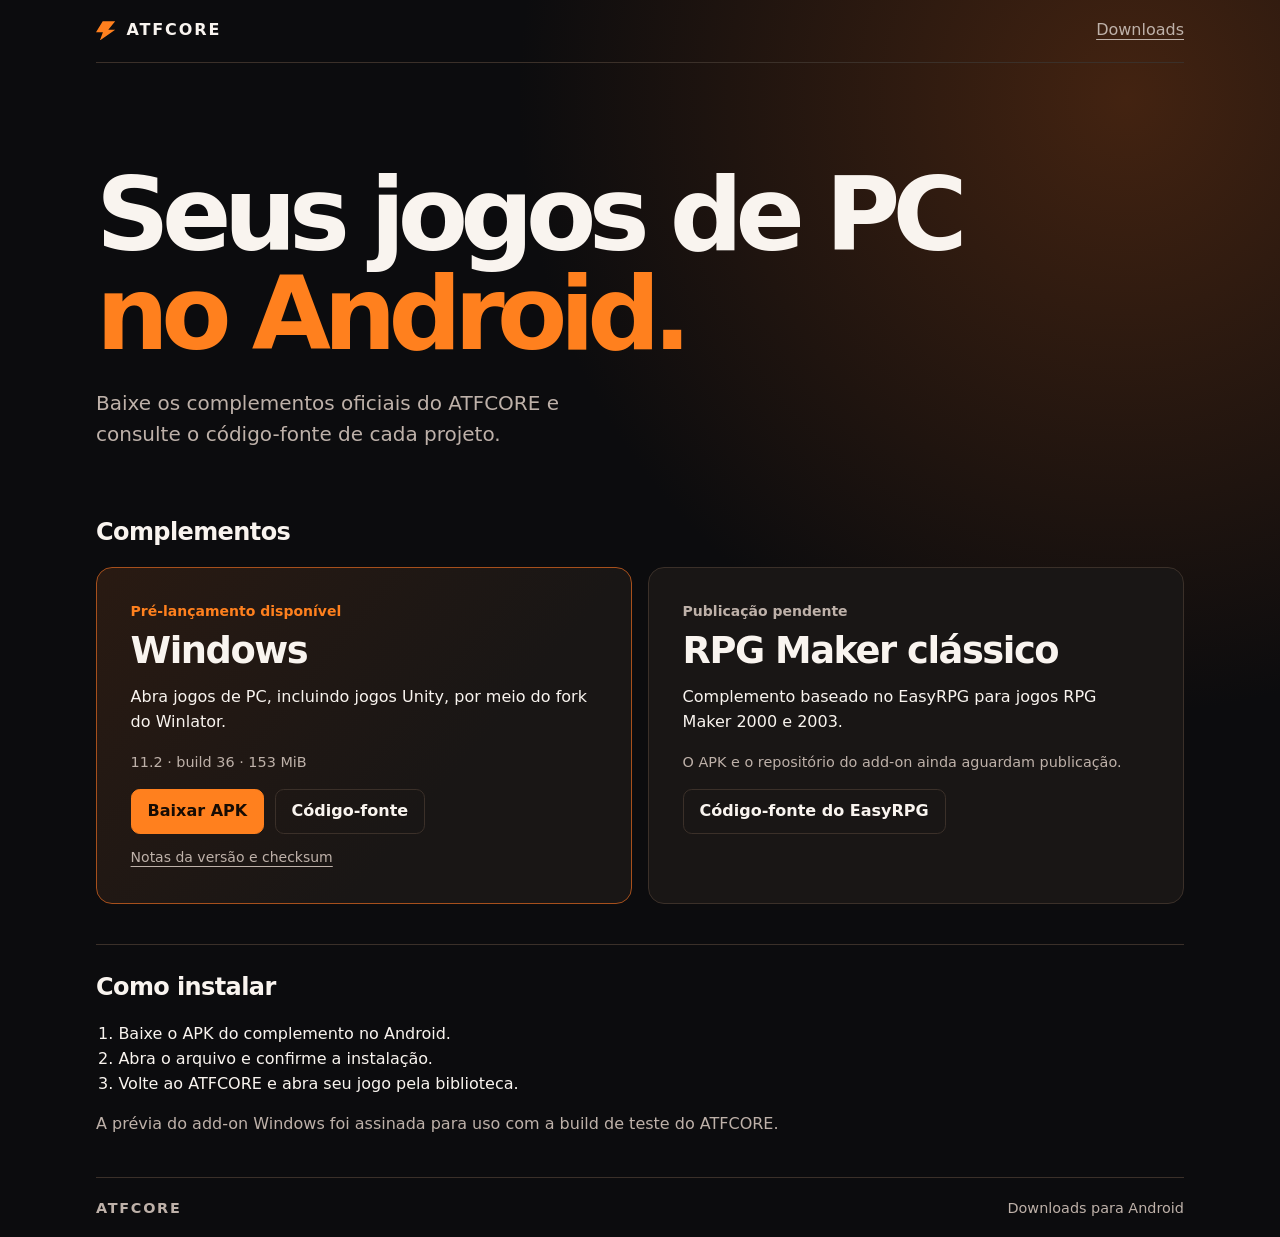
==== index.html @ 918b8a69 "Update Site source" ====
<!doctype html>
<html lang="pt-BR">
<head>
<meta charset="utf-8">
<meta name="viewport" content="width=device-width, initial-scale=1">
<meta name="description" content="Downloads e código-fonte dos add-ons oficiais do ATFCORE para Android.">
<meta name="theme-color" content="#0c0c0e">
<title>Downloads · ATFCORE</title>
<link rel="stylesheet" href="style.css">
</head>
<body>
<header class="shell masthead"><span class="brand"><span class="mark" aria-hidden="true"></span> ATFCORE</span><a href="#downloads">Downloads</a></header>
<main class="shell">
  <section class="hero">
    <h1>Seus jogos de PC<br><em>no Android.</em></h1>
    <p>Baixe os complementos oficiais do ATFCORE e consulte o código-fonte de cada projeto.</p>
  </section>
  <section id="downloads" aria-labelledby="downloads-title">
    <h2 id="downloads-title">Complementos</h2>
    <div class="cards">
      <article class="card featured">
        <p class="status">Pré-lançamento disponível</p>
        <h3>Windows</h3>
        <p>Abra jogos de PC, incluindo jogos Unity, por meio do fork do Winlator.</p>
        <p class="meta">11.2 · build 36 · 153 MiB</p>
        <div class="actions">
          <a class="primary" href="https://github.com/atfcoreemu-svg/ATFCORE-Windows-Addon/releases/download/v11.2-build36/ATFCORE-WindowsAddon-11.2-build36.apk">Baixar APK</a>
          <a class="secondary" href="https://github.com/atfcoreemu-svg/ATFCORE-Windows-Addon">Código-fonte</a>
        </div>
        <a class="release" href="https://github.com/atfcoreemu-svg/ATFCORE-Windows-Addon/releases/tag/v11.2-build36">Notas da versão e checksum</a>
      </article>
      <article class="card">
        <p class="status pending">Publicação pendente</p>
        <h3>RPG Maker clássico</h3>
        <p>Complemento baseado no EasyRPG para jogos RPG Maker 2000 e 2003.</p>
        <p class="meta">O APK e o repositório do add-on ainda aguardam publicação.</p>
        <div class="actions"><a class="secondary" href="https://github.com/EasyRPG/Player">Código-fonte do EasyRPG</a></div>
      </article>
    </div>
  </section>
  <section class="install" aria-labelledby="install-title">
    <h2 id="install-title">Como instalar</h2>
    <ol><li>Baixe o APK do complemento no Android.</li><li>Abra o arquivo e confirme a instalação.</li><li>Volte ao ATFCORE e abra seu jogo pela biblioteca.</li></ol>
    <p>A prévia do add-on Windows foi assinada para uso com a build de teste do ATFCORE.</p>
  </section>
</main>
<footer class="shell footer"><span class="brand">ATFCORE</span><span>Downloads para Android</span></footer>
</body>
</html>
---- style.css ----
:root{color-scheme:dark;--base:#0c0c0e;--text:#f9f4ef;--muted:#beb1a9;--orange:#ff801e;--line:#3b3029;--panel:#191615}
*{box-sizing:border-box}
html{scroll-behavior:smooth}
body{margin:0;background:radial-gradient(ellipse at 88% 8%,#432311 0,transparent 38rem),var(--base);color:var(--text);font-family:system-ui,sans-serif;line-height:1.55}
.shell{width:min(100% - 3rem,68rem);margin:auto}
.masthead,.footer{display:flex;justify-content:space-between;align-items:center;gap:1rem;padding:1.15rem 0;border-bottom:1px solid var(--line)}
.brand{display:inline-flex;align-items:center;gap:.7rem;font-weight:850;letter-spacing:.12em}
.mark{width:1.2rem;height:1.2rem;background:var(--orange);clip-path:polygon(35% 0,100% 0,64% 44%,100% 44%,20% 100%,36% 58%,0 58%)}
a{color:inherit;text-underline-offset:.25em}
a:focus-visible{outline:2px solid var(--orange);outline-offset:4px}
.masthead a,.release,.footer,.meta{color:var(--muted)}
.hero{padding:clamp(3.5rem,8vw,7rem) 0 clamp(2rem,5vw,4rem)}
h1,h2,h3,p{margin:0}
h1{font-weight:900;letter-spacing:-.075em;font-size:clamp(3rem,8vw,6.7rem);line-height:.97}
h1 em{font-style:normal;color:var(--orange)}
.hero p{max-width:32rem;font-size:clamp(1rem,2vw,1.25rem);margin-top:1.5rem;color:var(--muted)}
h2{font-size:1.5rem;letter-spacing:-.025em;margin-bottom:1rem}
.cards{display:grid;grid-template-columns:1fr 1fr;gap:1rem}
.card{padding:clamp(1.25rem,3vw,2.1rem);background:var(--panel);border:1px solid var(--line);border-radius:1rem}
.featured{border-color:#a7501c;background:linear-gradient(130deg,#291a12,var(--panel) 65%)}
.status{font-size:.875rem;font-weight:700;color:var(--orange)}
.pending{color:var(--muted)}
h3{font-size:clamp(1.65rem,3vw,2.3rem);line-height:1.15;margin:.45rem 0 .8rem;letter-spacing:-.04em}
.meta{margin:1rem 0;font-size:.9rem}
.actions{display:flex;gap:.65rem;flex-wrap:wrap}
.primary,.secondary{display:inline-flex;align-items:center;min-height:2.75rem;padding:.55rem 1rem;border-radius:.55rem;font-weight:750;text-decoration:none;border:1px solid var(--line)}
.primary{background:var(--orange);color:#170c04;border-color:var(--orange)}
.primary:hover{background:#ffa65b}
.secondary:hover{border-color:var(--orange)}
.release{display:inline-block;margin-top:.8rem;font-size:.875rem}
.install{margin:2.5rem 0;padding-top:1.5rem;border-top:1px solid var(--line)}
.install ol{padding-left:1.4rem}
.install p{color:var(--muted)}
.footer{border-top:1px solid var(--line);border-bottom:0;font-size:.9rem}
@media(max-width:42rem){.cards{grid-template-columns:1fr}.shell{width:calc(100% - 2rem)}.footer{align-items:flex-start;flex-direction:column}}
@media(prefers-reduced-motion:reduce){html{scroll-behavior:auto}}
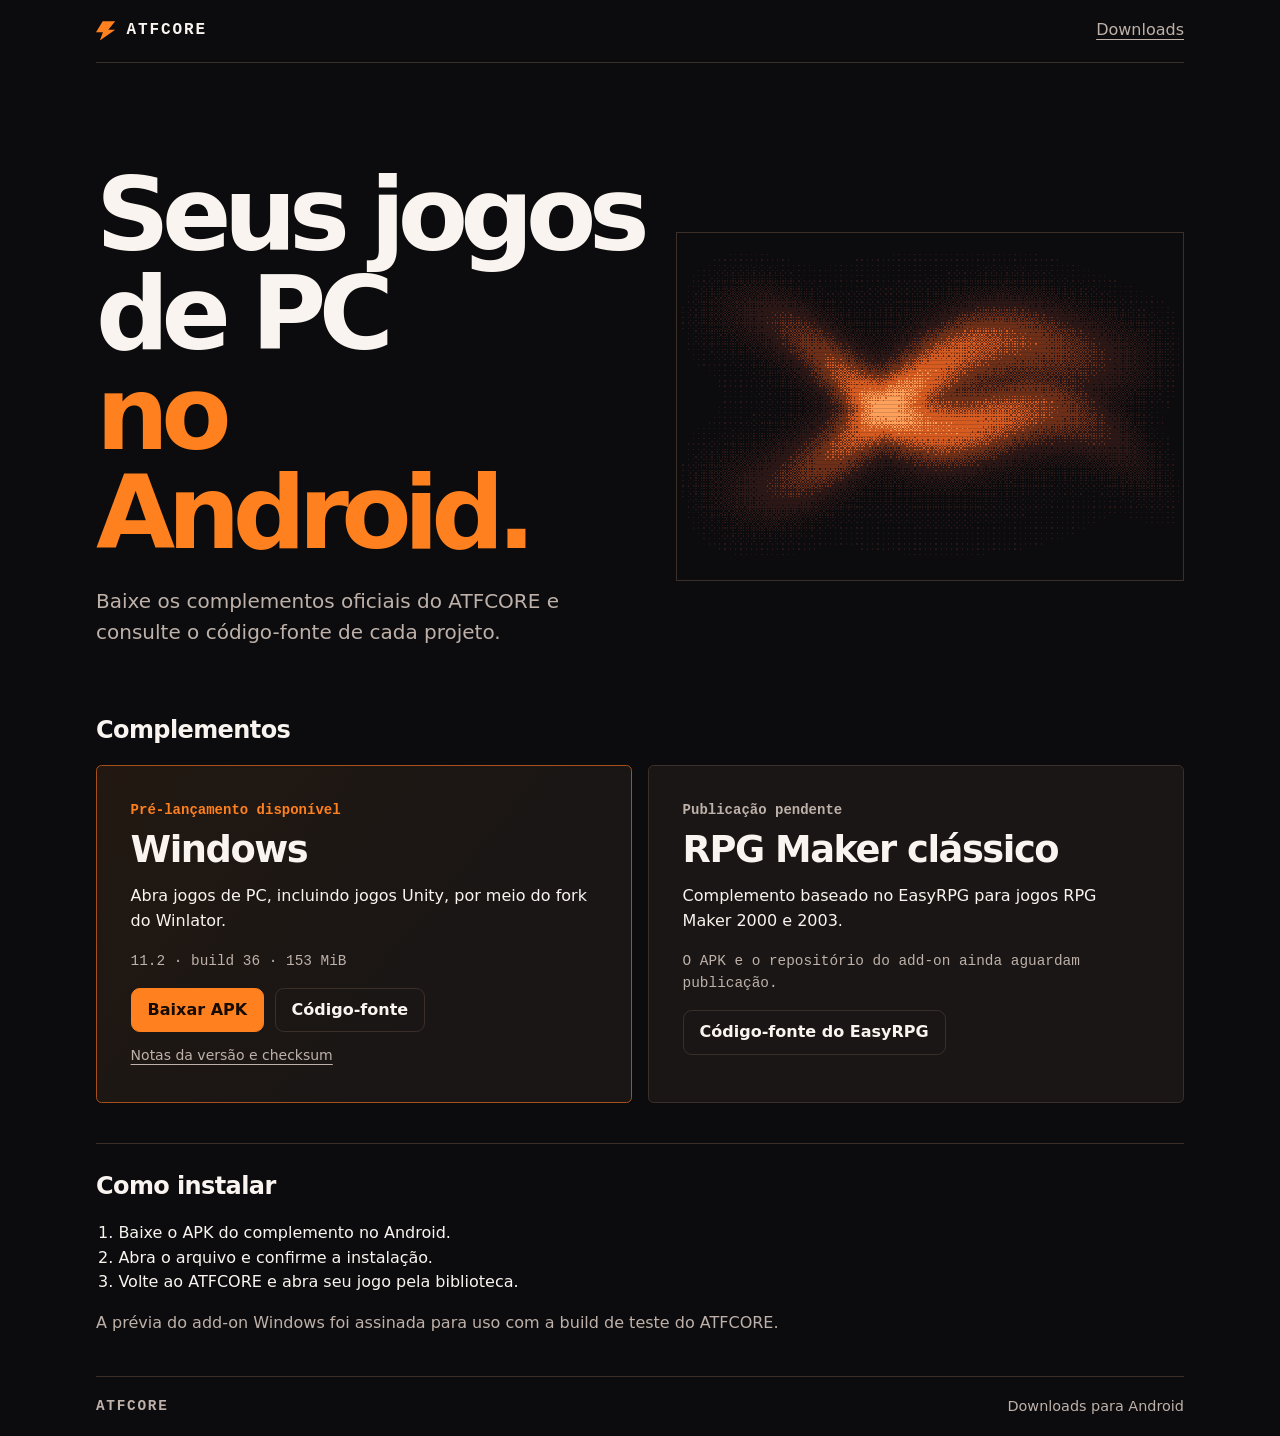
==== commit a491a35d: "Update Site source" ====
--- a/index.html
+++ b/index.html
@@ -12,8 +12,11 @@
 <header class="shell masthead"><span class="brand"><span class="mark" aria-hidden="true"></span> ATFCORE</span><a href="#downloads">Downloads</a></header>
 <main class="shell">
   <section class="hero">
+    <div class="hero-copy">
     <h1>Seus jogos de PC<br><em>no Android.</em></h1>
     <p>Baixe os complementos oficiais do ATFCORE e consulte o código-fonte de cada projeto.</p>
+    </div>
+    <div class="hero-art" aria-hidden="true"></div>
   </section>
   <section id="downloads" aria-labelledby="downloads-title">
     <h2 id="downloads-title">Complementos</h2>
--- a/style.css
+++ b/style.css
@@ -34,3 +34,15 @@
 .footer{border-top:1px solid var(--line);border-bottom:0;font-size:.9rem}
 @media(max-width:42rem){.cards{grid-template-columns:1fr}.shell{width:calc(100% - 2rem)}.footer{align-items:flex-start;flex-direction:column}}
 @media(prefers-reduced-motion:reduce){html{scroll-behavior:auto}}
+
+/* Ordered-dither motif rendered at native pixels, with a restrained CRT border. */
+body{background:var(--base)}
+.hero{display:grid;grid-template-columns:minmax(0,1.08fr) minmax(0,1fr);gap:2rem;align-items:center}
+.hero-copy{position:relative;z-index:1}
+.hero-art{aspect-ratio:16/11;background:var(--base) url("dither.png") center/100% 100% no-repeat;image-rendering:pixelated;border:1px solid var(--line);position:relative}
+.hero-art::after{content:"";position:absolute;inset:0;background:repeating-linear-gradient(0deg,transparent 0 3px,#0c0c0e25 3px 4px);pointer-events:none}
+.card{border-radius:.35rem}
+.featured{background:linear-gradient(130deg,#221811,var(--panel) 65%)}
+.status,.brand,.meta{font-family:ui-monospace,monospace}
+@media(max-width:55rem){.hero{gap:1rem}.hero h1{font-size:clamp(2.8rem,7.5vw,5rem)}}
+@media(max-width:42rem){.hero{grid-template-columns:1fr;gap:1.6rem}.hero-art{aspect-ratio:2/1;background-size:cover}}
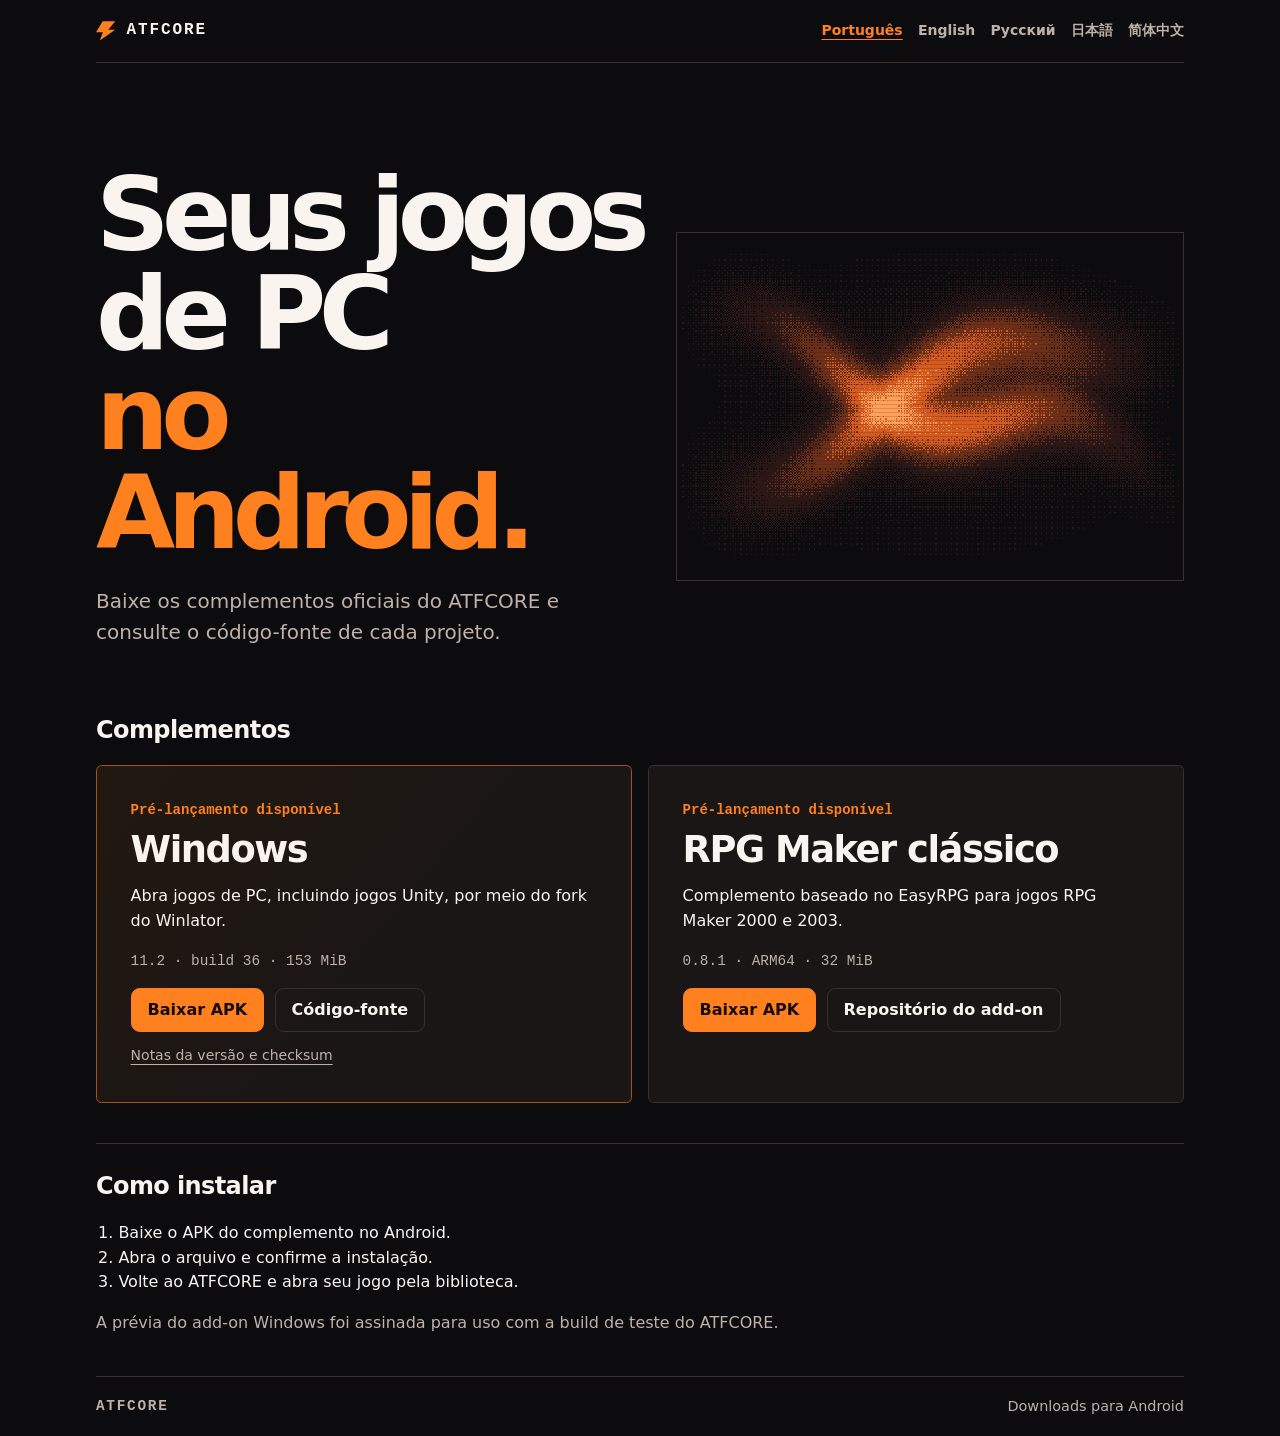
==== commit ce7ff2d3: "Translate downloads and link directly to add-on APKs" ====
--- a/index.html
+++ b/index.html
@@ -6,10 +6,10 @@
 <meta name="description" content="Downloads e código-fonte dos add-ons oficiais do ATFCORE para Android.">
 <meta name="theme-color" content="#0c0c0e">
 <title>Downloads · ATFCORE</title>
-<link rel="stylesheet" href="style.css">
+<link rel="stylesheet" href="./style.css">
 </head>
 <body>
-<header class="shell masthead"><span class="brand"><span class="mark" aria-hidden="true"></span> ATFCORE</span><a href="#downloads">Downloads</a></header>
+<header class="shell masthead"><span class="brand"><span class="mark" aria-hidden="true"></span> ATFCORE</span><nav class="languages" aria-label="Idioma"><a href="./" lang="pt-BR" hreflang="pt-BR" aria-current="page">Português</a><a href="./en/" lang="en" hreflang="en">English</a><a href="./ru/" lang="ru" hreflang="ru">Русский</a><a href="./ja/" lang="ja" hreflang="ja">日本語</a><a href="./zh/" lang="zh-Hans" hreflang="zh-Hans">简体中文</a></nav></header>
 <main class="shell">
   <section class="hero">
     <div class="hero-copy">
@@ -33,11 +33,11 @@
         <a class="release" href="https://github.com/atfcoreemu-svg/ATFCORE-Windows-Addon/releases/tag/v11.2-build36">Notas da versão e checksum</a>
       </article>
       <article class="card">
-        <p class="status pending">Publicação pendente</p>
+        <p class="status">Pré-lançamento disponível</p>
         <h3>RPG Maker clássico</h3>
         <p>Complemento baseado no EasyRPG para jogos RPG Maker 2000 e 2003.</p>
-        <p class="meta">O APK e o repositório do add-on ainda aguardam publicação.</p>
-        <div class="actions"><a class="secondary" href="https://github.com/EasyRPG/Player">Código-fonte do EasyRPG</a></div>
+        <p class="meta">0.8.1 · ARM64 · 32 MiB</p>
+        <div class="actions"><a class="primary" href="https://github.com/atfcoreemu-svg/ATFCORE-RpgClassicAddon/releases/download/v0.8.1-atfcore-preview/ATFCORE-RpgClassicAddon-0.8.1-preview.apk">Baixar APK</a><a class="secondary" href="https://github.com/atfcoreemu-svg/ATFCORE-RpgClassicAddon">Repositório do add-on</a></div>
       </article>
     </div>
   </section>
--- a/style.css
+++ b/style.css
@@ -46,3 +46,10 @@
 .status,.brand,.meta{font-family:ui-monospace,monospace}
 @media(max-width:55rem){.hero{gap:1rem}.hero h1{font-size:clamp(2.8rem,7.5vw,5rem)}}
 @media(max-width:42rem){.hero{grid-template-columns:1fr;gap:1.6rem}.hero-art{aspect-ratio:2/1;background-size:cover}}
+
+.languages{display:flex;flex-wrap:wrap;gap:.35rem .95rem;justify-content:flex-end;font-size:.875rem}
+.languages a{color:var(--muted);font-weight:650;text-decoration:none}
+.languages a[aria-current=page]{color:var(--orange);text-decoration:underline}
+:lang(ja) h1,:lang(zh-Hans) h1{letter-spacing:-.04em;font-size:clamp(2.8rem,6.3vw,5.4rem);line-height:1.12}
+:lang(ru) h1{font-size:clamp(2.8rem,7vw,5.8rem)}
+@media(max-width:34rem){.masthead{align-items:flex-start;flex-direction:column}.languages{justify-content:flex-start}}
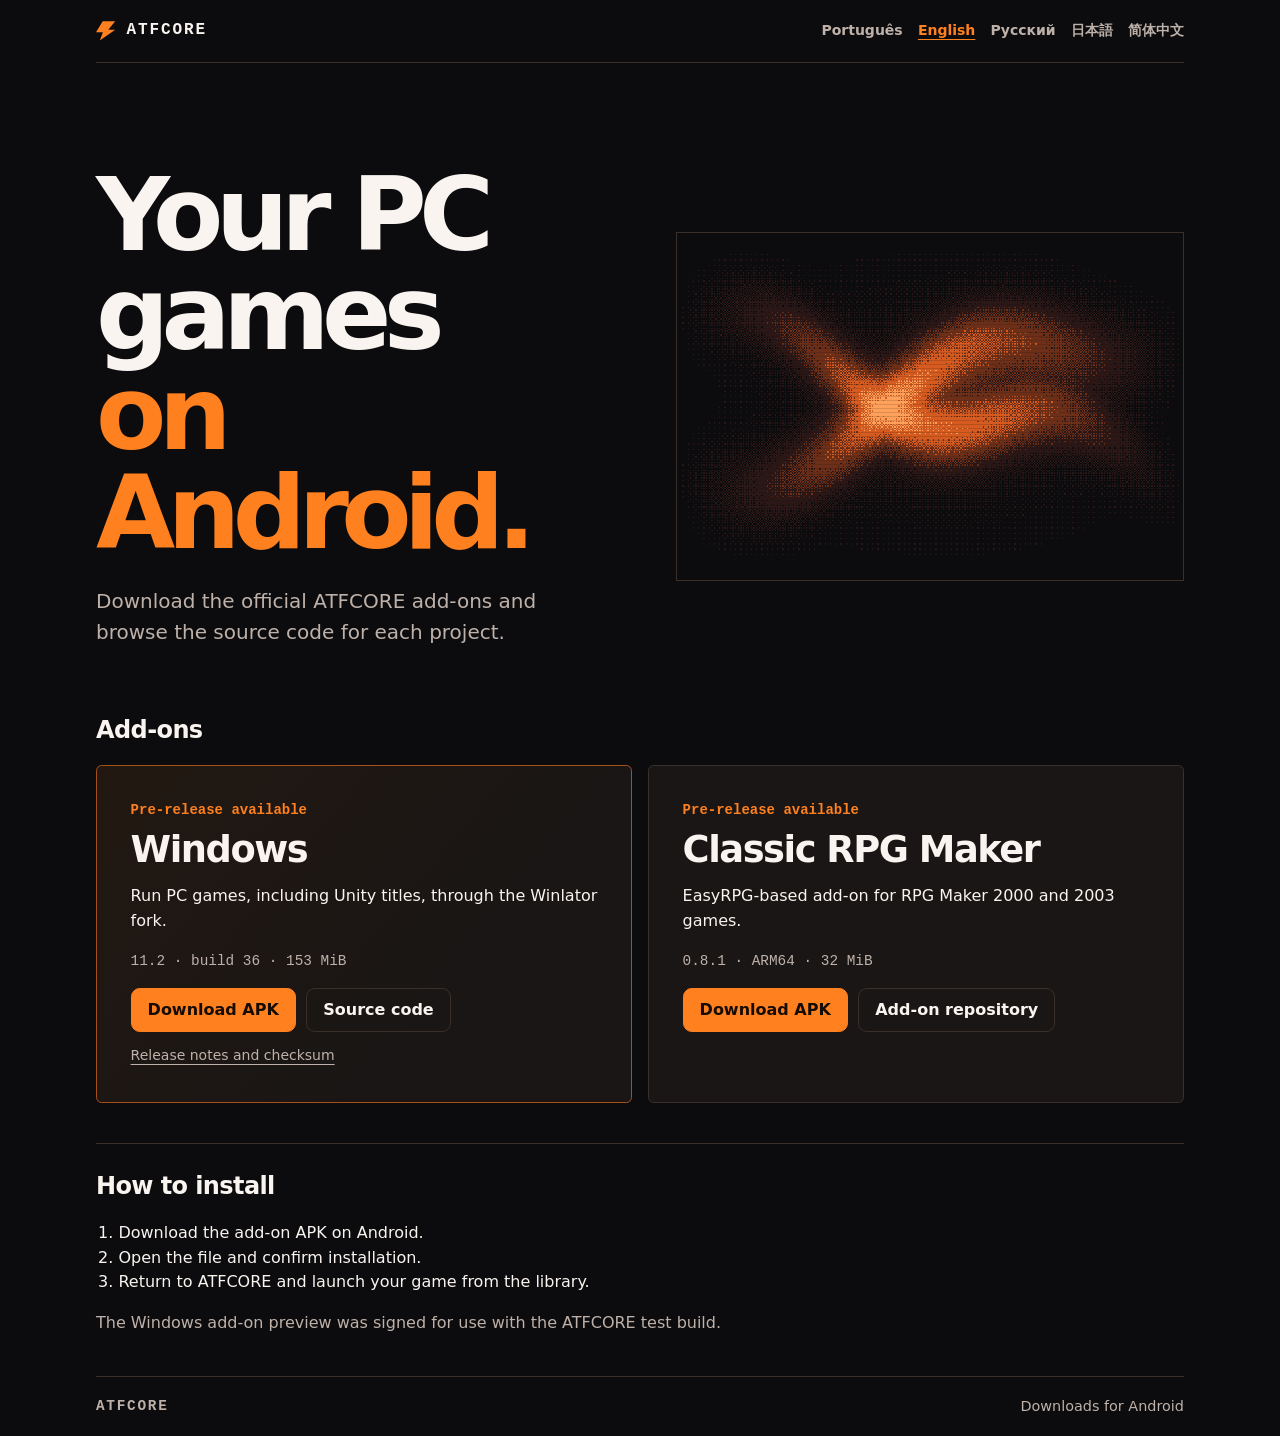
==== commit 9f091528: "Select the initial download page from browser language preferences" ====
--- a/index.html
+++ b/index.html
@@ -7,9 +7,10 @@
 <meta name="theme-color" content="#0c0c0e">
 <title>Downloads · ATFCORE</title>
 <link rel="stylesheet" href="./style.css">
+<script src="./language.js"></script>
 </head>
 <body>
-<header class="shell masthead"><span class="brand"><span class="mark" aria-hidden="true"></span> ATFCORE</span><nav class="languages" aria-label="Idioma"><a href="./" lang="pt-BR" hreflang="pt-BR" aria-current="page">Português</a><a href="./en/" lang="en" hreflang="en">English</a><a href="./ru/" lang="ru" hreflang="ru">Русский</a><a href="./ja/" lang="ja" hreflang="ja">日本語</a><a href="./zh/" lang="zh-Hans" hreflang="zh-Hans">简体中文</a></nav></header>
+<header class="shell masthead"><span class="brand"><span class="mark" aria-hidden="true"></span> ATFCORE</span><nav class="languages" aria-label="Idioma"><a href="./?lang=pt-BR" lang="pt-BR" hreflang="pt-BR" aria-current="page">Português</a><a href="./en/" lang="en" hreflang="en">English</a><a href="./ru/" lang="ru" hreflang="ru">Русский</a><a href="./ja/" lang="ja" hreflang="ja">日本語</a><a href="./zh/" lang="zh-Hans" hreflang="zh-Hans">简体中文</a></nav></header>
 <main class="shell">
   <section class="hero">
     <div class="hero-copy">
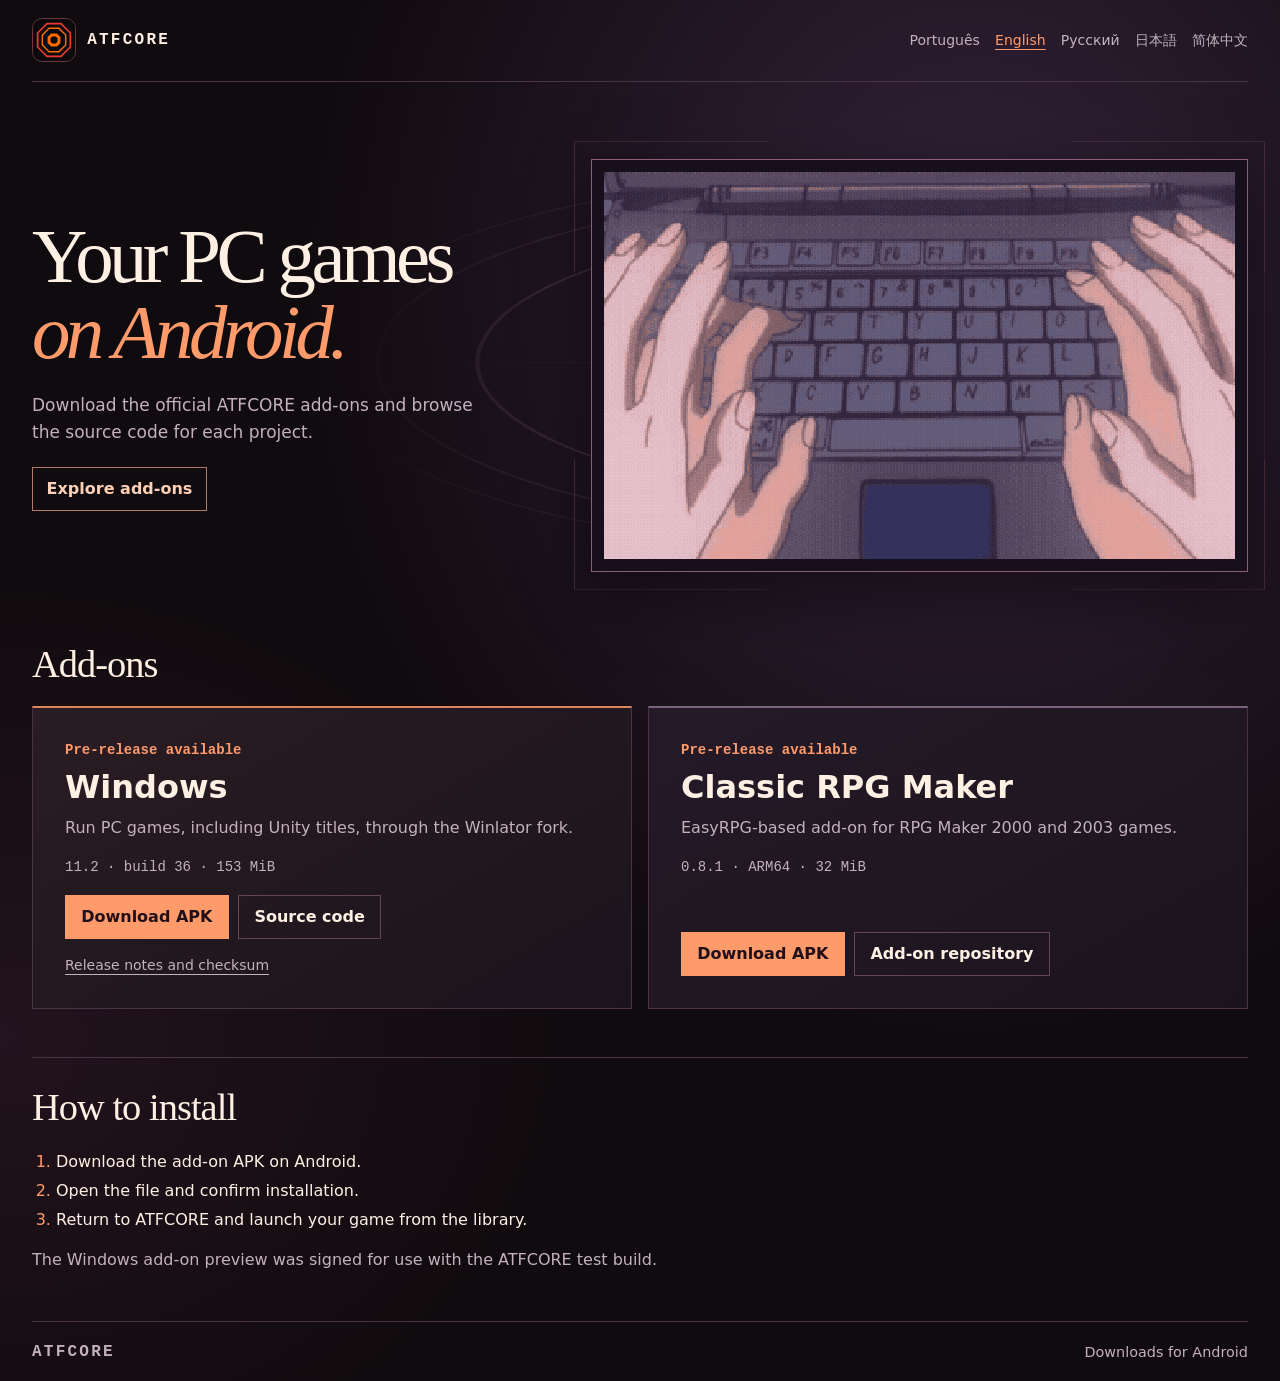
==== commit efcfbf19: "Use the app mark and original dithered Evangelion frame" ====
--- a/index.html
+++ b/index.html
@@ -4,20 +4,24 @@
 <meta charset="utf-8">
 <meta name="viewport" content="width=device-width, initial-scale=1">
 <meta name="description" content="Downloads e código-fonte dos add-ons oficiais do ATFCORE para Android.">
-<meta name="theme-color" content="#0c0c0e">
+<meta name="theme-color" content="#100b0e">
+<link rel="icon" href="./atfcore.svg" type="image/svg+xml">
 <title>Downloads · ATFCORE</title>
 <link rel="stylesheet" href="./style.css">
 <script src="./language.js"></script>
 </head>
 <body>
-<header class="shell masthead"><span class="brand"><span class="mark" aria-hidden="true"></span> ATFCORE</span><nav class="languages" aria-label="Idioma"><a href="./?lang=pt-BR" lang="pt-BR" hreflang="pt-BR" aria-current="page">Português</a><a href="./en/" lang="en" hreflang="en">English</a><a href="./ru/" lang="ru" hreflang="ru">Русский</a><a href="./ja/" lang="ja" hreflang="ja">日本語</a><a href="./zh/" lang="zh-Hans" hreflang="zh-Hans">简体中文</a></nav></header>
+<header class="shell masthead"><span class="brand"><img src="./atfcore.svg" alt="" width="44" height="44">ATFCORE</span><nav class="languages" aria-label="Idioma"><a href="./?lang=pt-BR" lang="pt-BR" hreflang="pt-BR" aria-current="page">Português</a><a href="./en/" lang="en" hreflang="en">English</a><a href="./ru/" lang="ru" hreflang="ru">Русский</a><a href="./ja/" lang="ja" hreflang="ja">日本語</a><a href="./zh/" lang="zh-Hans" hreflang="zh-Hans">简体中文</a></nav></header>
 <main class="shell">
   <section class="hero">
     <div class="hero-copy">
     <h1>Seus jogos de PC<br><em>no Android.</em></h1>
     <p>Baixe os complementos oficiais do ATFCORE e consulte o código-fonte de cada projeto.</p>
+      <a class="hero-link" href="#downloads">Ver complementos</a>
     </div>
-    <div class="hero-art" aria-hidden="true"></div>
+    <figure class="hero-art">
+      <img src="./hands-hero.webp" alt="Quadro pixelado de Ritsuko e Maya sobrepondo as mãos no teclado." width="384" height="236" fetchpriority="high">
+    </figure>
   </section>
   <section id="downloads" aria-labelledby="downloads-title">
     <h2 id="downloads-title">Complementos</h2>
--- a/style.css
+++ b/style.css
@@ -1,55 +1,185 @@
-:root{color-scheme:dark;--base:#0c0c0e;--text:#f9f4ef;--muted:#beb1a9;--orange:#ff801e;--line:#3b3029;--panel:#191615}
-*{box-sizing:border-box}
-html{scroll-behavior:smooth}
-body{margin:0;background:radial-gradient(ellipse at 88% 8%,#432311 0,transparent 38rem),var(--base);color:var(--text);font-family:system-ui,sans-serif;line-height:1.55}
-.shell{width:min(100% - 3rem,68rem);margin:auto}
-.masthead,.footer{display:flex;justify-content:space-between;align-items:center;gap:1rem;padding:1.15rem 0;border-bottom:1px solid var(--line)}
-.brand{display:inline-flex;align-items:center;gap:.7rem;font-weight:850;letter-spacing:.12em}
-.mark{width:1.2rem;height:1.2rem;background:var(--orange);clip-path:polygon(35% 0,100% 0,64% 44%,100% 44%,20% 100%,36% 58%,0 58%)}
-a{color:inherit;text-underline-offset:.25em}
-a:focus-visible{outline:2px solid var(--orange);outline-offset:4px}
-.masthead a,.release,.footer,.meta{color:var(--muted)}
-.hero{padding:clamp(3.5rem,8vw,7rem) 0 clamp(2rem,5vw,4rem)}
-h1,h2,h3,p{margin:0}
-h1{font-weight:900;letter-spacing:-.075em;font-size:clamp(3rem,8vw,6.7rem);line-height:.97}
-h1 em{font-style:normal;color:var(--orange)}
-.hero p{max-width:32rem;font-size:clamp(1rem,2vw,1.25rem);margin-top:1.5rem;color:var(--muted)}
-h2{font-size:1.5rem;letter-spacing:-.025em;margin-bottom:1rem}
-.cards{display:grid;grid-template-columns:1fr 1fr;gap:1rem}
-.card{padding:clamp(1.25rem,3vw,2.1rem);background:var(--panel);border:1px solid var(--line);border-radius:1rem}
-.featured{border-color:#a7501c;background:linear-gradient(130deg,#291a12,var(--panel) 65%)}
-.status{font-size:.875rem;font-weight:700;color:var(--orange)}
-.pending{color:var(--muted)}
-h3{font-size:clamp(1.65rem,3vw,2.3rem);line-height:1.15;margin:.45rem 0 .8rem;letter-spacing:-.04em}
-.meta{margin:1rem 0;font-size:.9rem}
-.actions{display:flex;gap:.65rem;flex-wrap:wrap}
-.primary,.secondary{display:inline-flex;align-items:center;min-height:2.75rem;padding:.55rem 1rem;border-radius:.55rem;font-weight:750;text-decoration:none;border:1px solid var(--line)}
-.primary{background:var(--orange);color:#170c04;border-color:var(--orange)}
-.primary:hover{background:#ffa65b}
-.secondary:hover{border-color:var(--orange)}
-.release{display:inline-block;margin-top:.8rem;font-size:.875rem}
-.install{margin:2.5rem 0;padding-top:1.5rem;border-top:1px solid var(--line)}
-.install ol{padding-left:1.4rem}
-.install p{color:var(--muted)}
-.footer{border-top:1px solid var(--line);border-bottom:0;font-size:.9rem}
-@media(max-width:42rem){.cards{grid-template-columns:1fr}.shell{width:calc(100% - 2rem)}.footer{align-items:flex-start;flex-direction:column}}
-@media(prefers-reduced-motion:reduce){html{scroll-behavior:auto}}
+:root {
+  color-scheme: dark;
+  --base: #100b0e;
+  --panel: #1b141c;
+  --text: #fff0e4;
+  --muted: #c4b1bd;
+  --accent: #ff9b6a;
+  --line: #4a3343;
+  --mono: ui-monospace, "Liberation Mono", monospace;
+}
 
-/* Ordered-dither motif rendered at native pixels, with a restrained CRT border. */
-body{background:var(--base)}
-.hero{display:grid;grid-template-columns:minmax(0,1.08fr) minmax(0,1fr);gap:2rem;align-items:center}
-.hero-copy{position:relative;z-index:1}
-.hero-art{aspect-ratio:16/11;background:var(--base) url("dither.png") center/100% 100% no-repeat;image-rendering:pixelated;border:1px solid var(--line);position:relative}
-.hero-art::after{content:"";position:absolute;inset:0;background:repeating-linear-gradient(0deg,transparent 0 3px,#0c0c0e25 3px 4px);pointer-events:none}
-.card{border-radius:.35rem}
-.featured{background:linear-gradient(130deg,#221811,var(--panel) 65%)}
-.status,.brand,.meta{font-family:ui-monospace,monospace}
-@media(max-width:55rem){.hero{gap:1rem}.hero h1{font-size:clamp(2.8rem,7.5vw,5rem)}}
-@media(max-width:42rem){.hero{grid-template-columns:1fr;gap:1.6rem}.hero-art{aspect-ratio:2/1;background-size:cover}}
+* { box-sizing: border-box; }
+html { scroll-behavior: smooth; }
+body {
+  margin: 0;
+  background:
+    radial-gradient(ellipse at 76% 21%, #34223b 0, transparent 42rem),
+    radial-gradient(ellipse at 0 75%, #23131e 0, transparent 36rem),
+    var(--base);
+  color: var(--text);
+  font: 1rem/1.55 system-ui, sans-serif;
+}
 
-.languages{display:flex;flex-wrap:wrap;gap:.35rem .95rem;justify-content:flex-end;font-size:.875rem}
-.languages a{color:var(--muted);font-weight:650;text-decoration:none}
-.languages a[aria-current=page]{color:var(--orange);text-decoration:underline}
-:lang(ja) h1,:lang(zh-Hans) h1{letter-spacing:-.04em;font-size:clamp(2.8rem,6.3vw,5.4rem);line-height:1.12}
-:lang(ru) h1{font-size:clamp(2.8rem,7vw,5.8rem)}
-@media(max-width:34rem){.masthead{align-items:flex-start;flex-direction:column}.languages{justify-content:flex-start}}
+.shell { width: min(100% - 4rem, 76rem); margin-inline: auto; }
+a { color: inherit; text-underline-offset: .27em; }
+a:focus-visible { outline: 2px solid var(--accent); outline-offset: 4px; }
+h1, h2, h3, p, figure { margin: 0; }
+
+.masthead, .footer {
+  display: flex;
+  align-items: center;
+  justify-content: space-between;
+  gap: 1rem 2rem;
+  padding-block: 1.15rem;
+}
+.masthead { border-bottom: 1px solid var(--line); }
+.brand {
+  display: inline-flex;
+  align-items: center;
+  gap: .7rem;
+  font: 750 1rem/1 var(--mono);
+  letter-spacing: .14em;
+}
+.brand img {
+  display: block;
+  background: #0a0a0c;
+  border: 1px solid #683b44;
+  border-radius: .65rem;
+}
+.languages {
+  display: flex;
+  flex-wrap: wrap;
+  justify-content: flex-end;
+  gap: .3rem .95rem;
+  font-size: .875rem;
+}
+.languages a {
+  min-height: 2rem;
+  display: inline-flex;
+  align-items: center;
+  color: var(--muted);
+  text-decoration: none;
+}
+.languages a:hover, .languages a[aria-current="page"] { color: var(--accent); text-decoration: underline; }
+
+.hero {
+  display: grid;
+  position: relative;
+  isolation: isolate;
+  grid-template-columns: minmax(0,.86fr) minmax(0,1.14fr);
+  align-items: center;
+  gap: clamp(2rem, 5vw, 5rem);
+  padding-block: clamp(3rem, 6vw, 5rem) clamp(3rem, 5.5vw, 4.8rem);
+}
+.hero::before {
+  content: "";
+  position: absolute;
+  z-index: -1;
+  inset: 0;
+  pointer-events: none;
+  background:
+    radial-gradient(ellipse at 73% 50%, transparent 35%, #be8ca53b 35.1% 35.35%, transparent 35.45% 43%, #be8ca52c 43.1% 43.34%, transparent 43.44% 48%, #be8ca51e 48.1% 48.34%, transparent 48.44%),
+    linear-gradient(90deg, transparent 23%, #b47d9830 65%, transparent) center / 100% 1px no-repeat;
+  mask-image: linear-gradient(90deg, transparent 25%, #000 55%);
+}
+.hero-copy { min-width: 0; }
+h1 {
+  font: 500 clamp(3rem, 6vw, 6.5rem)/.98 Georgia, "Times New Roman", serif;
+  letter-spacing: -.06em;
+  text-wrap: balance;
+}
+h1 em { color: var(--accent); font-weight: inherit; }
+.hero-copy p { max-width: 29rem; margin-block: 1.4rem; color: var(--muted); font-size: 1.0625rem; }
+.hero-link {
+  display: inline-flex;
+  align-items: center;
+  min-height: 2.75rem;
+  padding: .4rem .85rem;
+  border: 1px solid #b37b65;
+  color: #ffd0b6;
+  text-decoration: none;
+  font-weight: 650;
+}
+.hero-link:hover { background: #ff9b6a20; border-color: var(--accent); }
+.hero-art {
+  position: relative;
+  margin: 0;
+  padding: clamp(.45rem, 1vw, .75rem);
+  border: 1px solid #905d74;
+  background: #170f1b;
+  box-shadow: 0 1.3rem 3.5rem #07040780;
+  isolation: isolate;
+}
+.hero-art::before {
+  content: "";
+  position: absolute;
+  inset: -1.15rem;
+  z-index: -1;
+  border: 1px solid #a2667645;
+  clip-path: polygon(0 0, 28% 0, 28% 1px, 72% 1px, 72% 0, 100% 0, 100% 29%, calc(100% - 1px) 29%, calc(100% - 1px) 71%, 100% 71%, 100% 100%, 72% 100%, 72% calc(100% - 1px), 28% calc(100% - 1px), 28% 100%, 0 100%, 0 71%, 1px 71%, 1px 29%, 0 29%);
+  pointer-events: none;
+}
+.hero-art img { width: 100%; height: auto; display: block; image-rendering: pixelated; }
+
+#downloads { scroll-margin-top: 1.5rem; }
+h2 {
+  font: 500 clamp(1.6rem, 3vw, 2.4rem)/1.12 Georgia, "Times New Roman", serif;
+  letter-spacing: -.025em;
+  margin-bottom: 1.3rem;
+}
+.cards { display: grid; grid-template-columns: repeat(2, minmax(0,1fr)); gap: 1rem; }
+.card {
+  display: flex;
+  flex-direction: column;
+  align-items: start;
+  padding: clamp(1.25rem, 3vw, 2rem);
+  background: linear-gradient(150deg, #251a28, var(--panel));
+  border: 1px solid var(--line);
+  border-top: 2px solid #7c617e;
+}
+.featured { border-top-color: #dd845b; background: linear-gradient(150deg, #2a1c23, var(--panel)); }
+.status { font: 650 .875rem/1.5 var(--mono); color: var(--accent); }
+h3 { font-size: clamp(1.35rem, 2.7vw, 2rem); font-weight: 680; line-height: 1.17; margin: .45rem 0 .6rem; }
+.card > p:not(.status) { color: var(--muted); }
+.meta { margin-block: 1.05rem; font: .875rem/1.5 var(--mono); }
+.actions { display: flex; flex-wrap: wrap; margin-top: auto; gap: .6rem; }
+.primary, .secondary {
+  display: inline-flex;
+  align-items: center;
+  min-height: 2.75rem;
+  padding: .55rem .95rem;
+  border: 1px solid #65445b;
+  font-weight: 700;
+  text-decoration: none;
+}
+.primary { background: var(--accent); color: #211019; border-color: var(--accent); }
+.primary:hover { background: #ffbd99; }
+.secondary:hover { border-color: var(--accent); }
+.release { display: inline-block; margin-top: .95rem; font-size: .875rem; color: var(--muted); }
+
+.install { margin-block: 3rem; padding-top: 1.75rem; border-top: 1px solid var(--line); }
+.install ol { padding-inline-start: 1.5rem; }
+.install li { margin-block: .25rem; }
+.install li::marker { color: var(--accent); }
+.install p, .footer { color: var(--muted); }
+.footer { border-top: 1px solid var(--line); font-size: .9rem; }
+
+:lang(ja) h1, :lang(zh-Hans) h1 { letter-spacing: -.045em; font-size: clamp(2.35rem, 5.2vw, 5rem); line-height: 1.13; }
+:lang(ru) h1 { font-size: clamp(2.8rem, 5.4vw, 5.6rem); }
+@media (max-width: 54rem) {
+  .shell { width: calc(100% - 3rem); }
+  .hero { gap: 2rem; }
+}
+@media (max-width: 43rem) {
+  .shell { width: calc(100% - 2rem); }
+  .hero { grid-template-columns: 1fr; padding-block: 2.75rem 3rem; gap: 1.8rem; }
+  .hero::before { display: none; }
+  .hero-art::before { inset: -.45rem; }
+  .cards { grid-template-columns: 1fr; }
+}
+@media (max-width: 34rem) {
+  .masthead, .footer { align-items: flex-start; flex-direction: column; gap: .7rem; }
+  .languages { justify-content: flex-start; }
+}
+@media (prefers-reduced-motion: reduce) { html { scroll-behavior: auto; } }
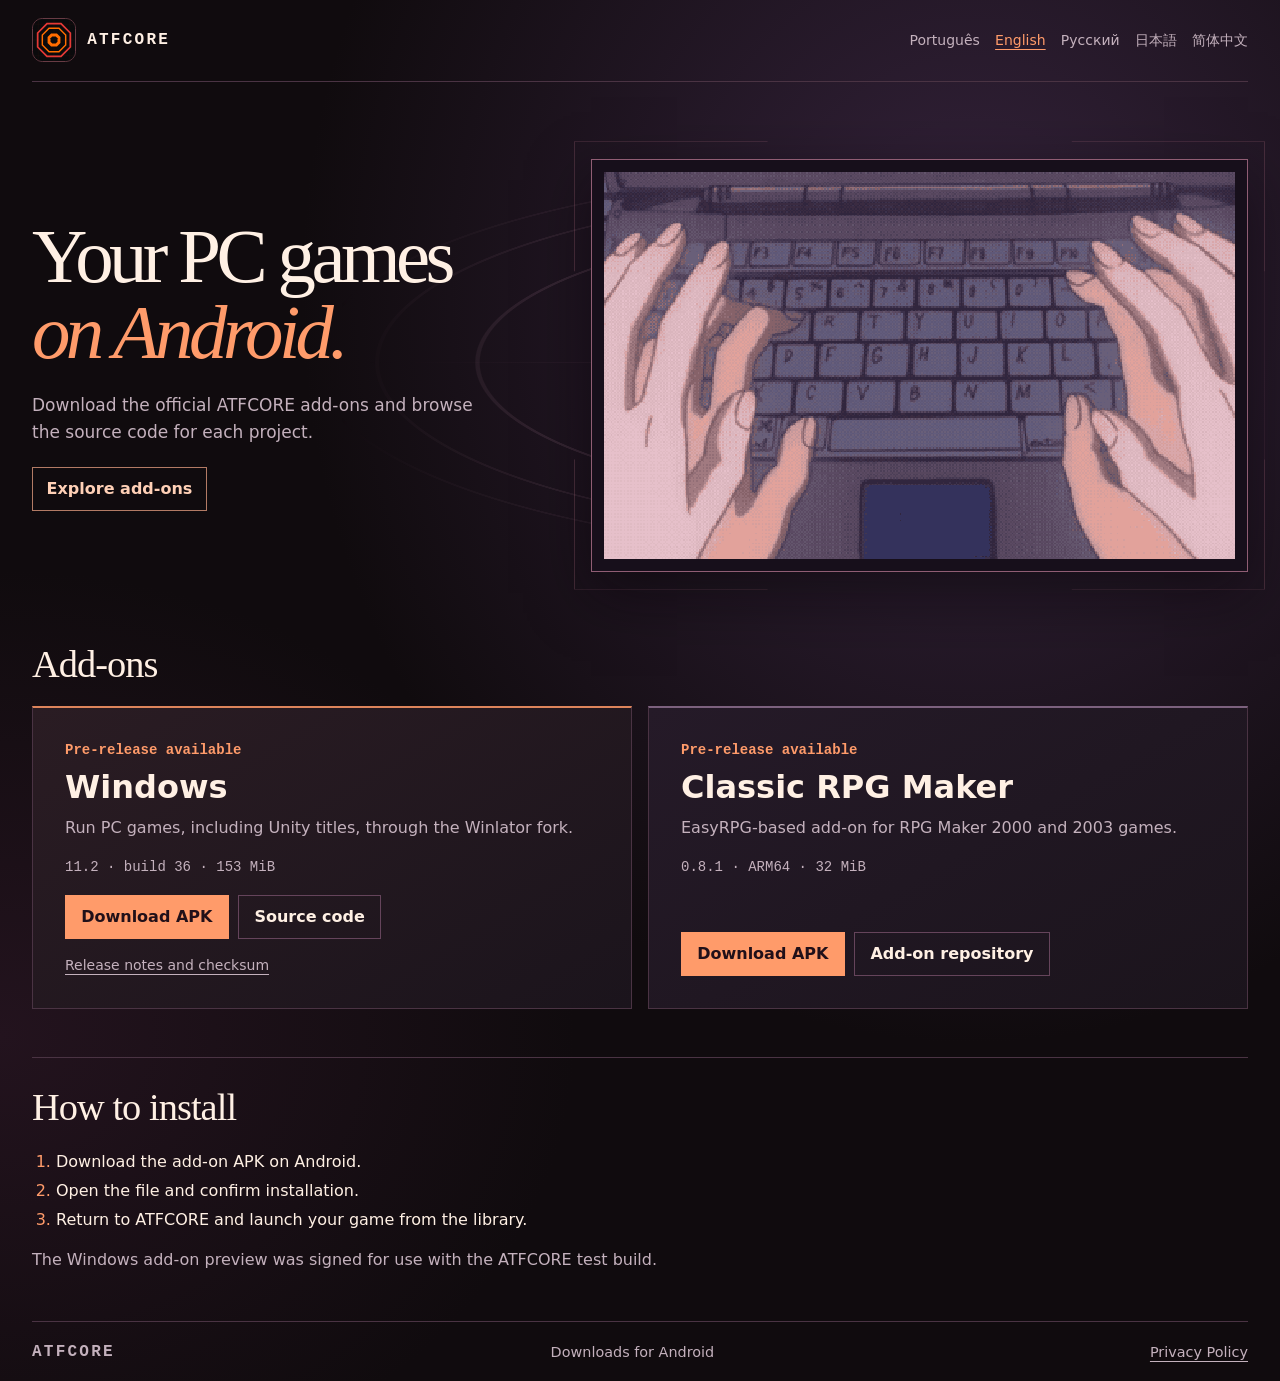
==== commit 2520ae6a: "Publish the ATFCORE privacy policy" ====
--- a/index.html
+++ b/index.html
@@ -52,6 +52,6 @@
     <p>A prévia do add-on Windows foi assinada para uso com a build de teste do ATFCORE.</p>
   </section>
 </main>
-<footer class="shell footer"><span class="brand">ATFCORE</span><span>Downloads para Android</span></footer>
+<footer class="shell footer"><span class="brand">ATFCORE</span><span>Downloads para Android</span><a href="./privacy/">Política de Privacidade</a></footer>
 </body>
 </html>
--- a/style.css
+++ b/style.css
@@ -183,3 +183,25 @@
   .languages { justify-content: flex-start; }
 }
 @media (prefers-reduced-motion: reduce) { html { scroll-behavior: auto; } }
+
+.policy {
+  max-width: 48rem;
+  padding-block: clamp(2rem, 6vw, 4rem);
+  overflow-wrap: anywhere;
+}
+.policy h1, .policy-title {
+  margin-bottom: 1rem;
+  font: 500 clamp(2.25rem, 7vw, 4rem)/1.05 Georgia, "Times New Roman", serif;
+  letter-spacing: -.04em;
+}
+.policy h2:not(.policy-title), .policy h3 {
+  margin-block: 1.75rem .45rem;
+  font-size: 1.25rem;
+}
+.policy p + p { margin-top: .75rem; }
+.policy a { color: var(--accent); }
+.policy article + article {
+  margin-top: 2.75rem;
+  padding-top: 2.75rem;
+  border-top: 1px solid var(--line);
+}
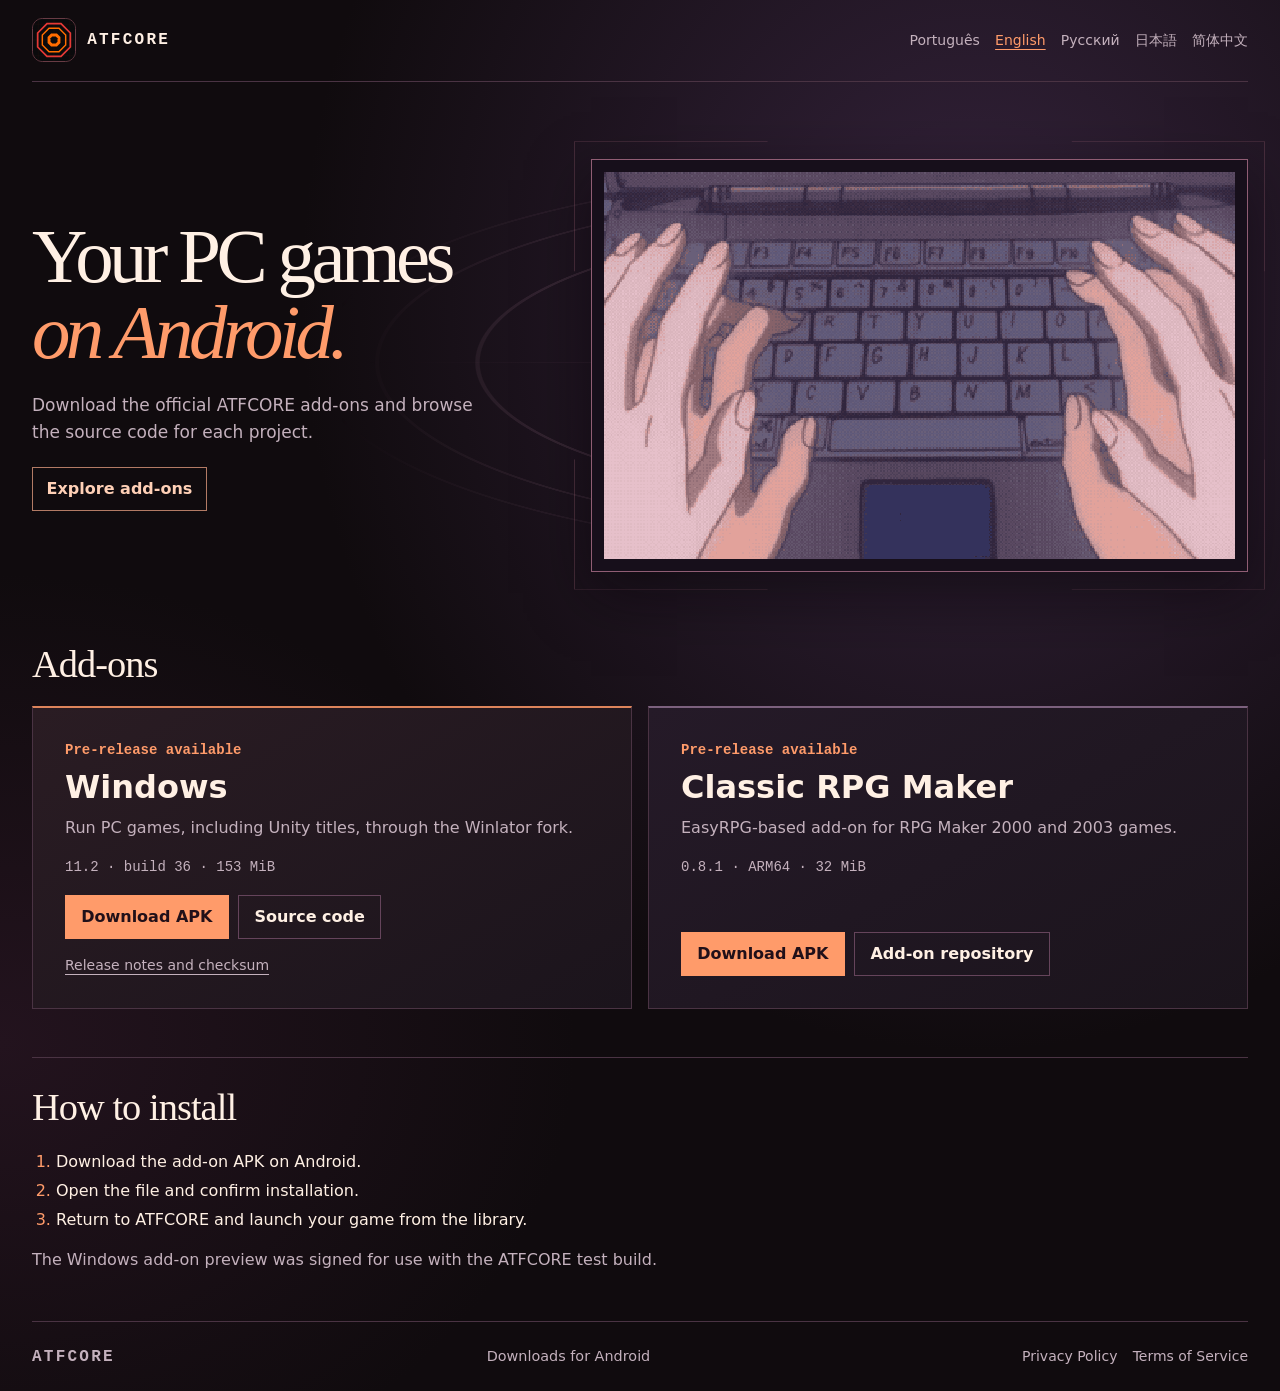
==== commit 00201e6a: "Publish ATFCORE terms of service" ====
--- a/index.html
+++ b/index.html
@@ -52,6 +52,6 @@
     <p>A prévia do add-on Windows foi assinada para uso com a build de teste do ATFCORE.</p>
   </section>
 </main>
-<footer class="shell footer"><span class="brand">ATFCORE</span><span>Downloads para Android</span><a href="./privacy/">Política de Privacidade</a></footer>
+<footer class="shell footer"><span class="brand">ATFCORE</span><span>Downloads para Android</span><nav class="languages"><a href="./privacy/">Política de Privacidade</a><a href="./terms/">Termos de Serviço</a></nav></footer>
 </body>
 </html>
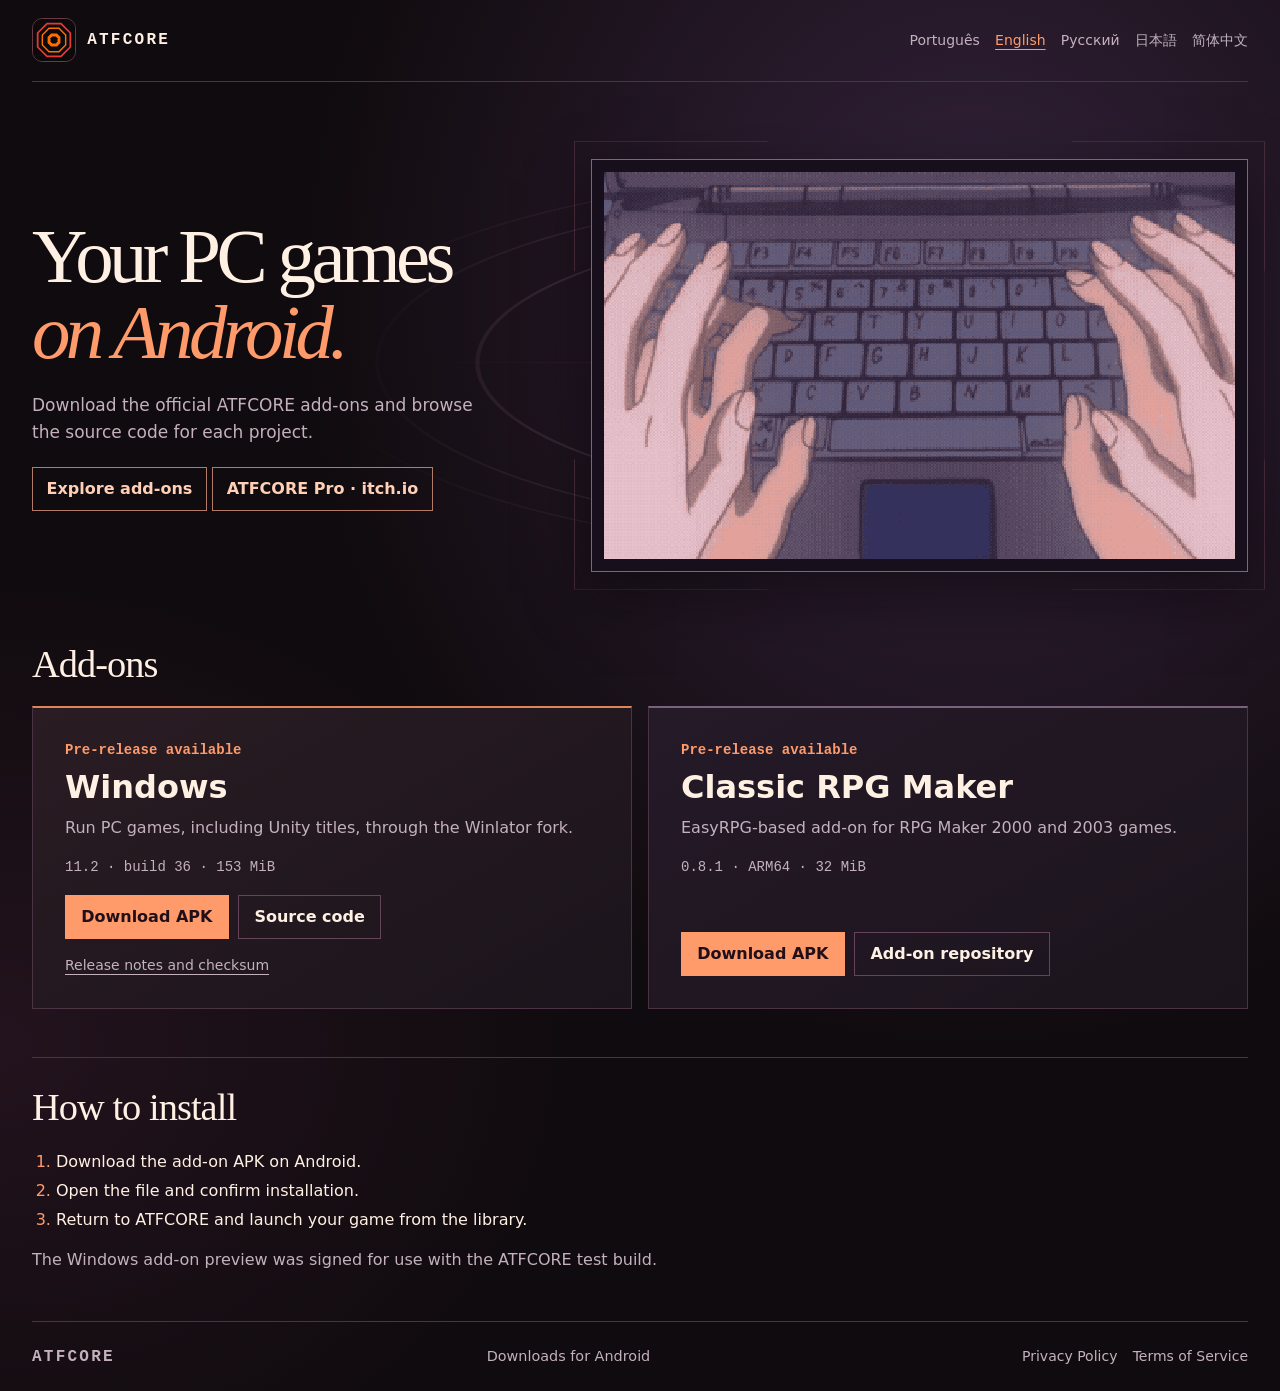
==== commit 85d14c14: "Link ATFCORE Pro on itch.io from the download portal" ====
--- a/index.html
+++ b/index.html
@@ -18,6 +18,7 @@
     <h1>Seus jogos de PC<br><em>no Android.</em></h1>
     <p>Baixe os complementos oficiais do ATFCORE e consulte o código-fonte de cada projeto.</p>
       <a class="hero-link" href="#downloads">Ver complementos</a>
+      <a class="hero-link" href="https://atfcoreemu-svg.itch.io/atfcore-pro">ATFCORE Pro · itch.io</a>
     </div>
     <figure class="hero-art">
       <img src="./hands-hero.webp" alt="Quadro pixelado de Ritsuko e Maya sobrepondo as mãos no teclado." width="384" height="236" fetchpriority="high">
